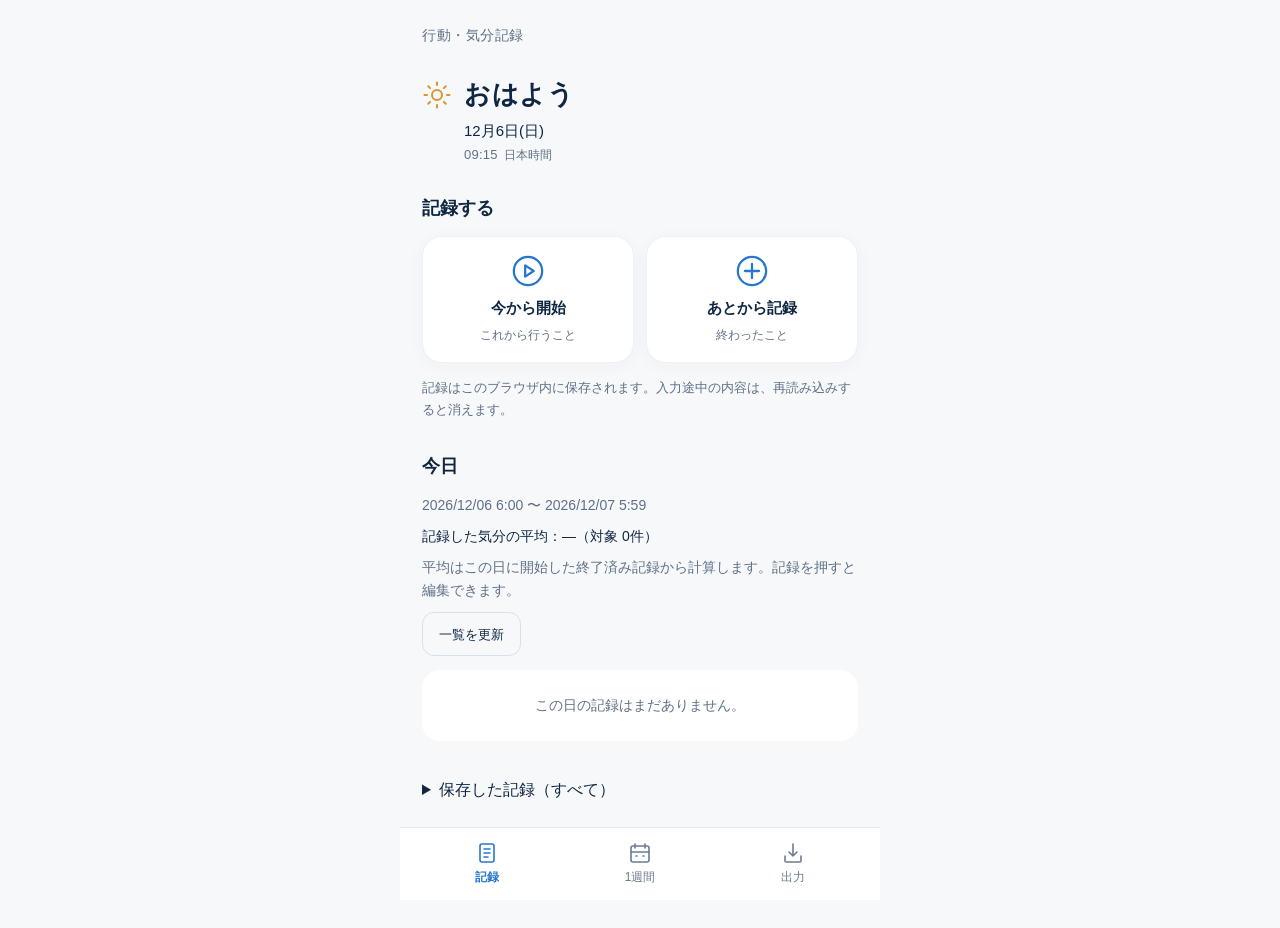
==== index.html @ 2b141ae0 "Initial commit" ====
<!doctype html>
<html lang="ja">
<head>
  <meta charset="utf-8">
  <meta name="viewport" content="width=device-width, initial-scale=1, viewport-fit=cover">
  <meta name="theme-color" content="#f6f7f8">
  <meta name="description" content="日々の行動・気分・体調を記録するアプリ">
  <title>行動・気分記録</title>
  <link rel="icon" href="data:,">
  <link rel="manifest" href="./manifest.webmanifest">
  <link rel="apple-touch-icon" href="./icons/apple-touch-icon.png">
  <meta name="apple-mobile-web-app-capable" content="yes">
  <meta name="apple-mobile-web-app-status-bar-style" content="default">
  <meta name="apple-mobile-web-app-title" content="行動・気分">
  <link rel="stylesheet" href="./styles/main.css">
  <script src="./scripts/app.js" defer></script>
  <script src="./scripts/date-time.js" defer></script>
  <script src="./scripts/db.js" defer></script>
  <script src="./scripts/week.js" defer></script>
  <script src="./scripts/records.js" defer></script>
  <script src="./scripts/print.js" defer></script>
  <script src="./scripts/backup.js" defer></script>
  <script src="./scripts/backup-ui.js" defer></script>
  <script src="./scripts/pwa.js" defer></script>
</head>
<body data-current-page="record">
  <a class="skip-link" href="#main">本文へ移動</a>
  <div class="app-shell">
    <header class="app-header"><h1>行動・気分記録</h1></header>
    <main id="main" tabindex="-1">
      <section id="record" aria-labelledby="record-heading">
        <div class="date-panel"><div class="greeting-line"><svg viewBox="0 0 24 24" aria-hidden="true"><circle cx="12" cy="12" r="4"/><path d="M12 2v2M12 20v2M2 12h2M20 12h2M5 5l1.5 1.5M17.5 17.5 19 19M5 19l1.5-1.5M17.5 6.5 19 5"/></svg><p id="greeting">こんにちは</p></div><p id="current-date">日付を読み込み中</p><div class="clock-line"><time id="current-time" aria-label="現在時刻（日本時間）">--:--</time><span>日本時間</span></div></div>
        <p id="record-message" role="status" class="input-feedback"></p>
        <section id="active-section" aria-labelledby="active-heading" hidden><h2 id="active-heading">進行中</h2><div id="active-record"></div></section>
        <h2 id="record-heading">記録する</h2>
        <div class="record-options">
          <button class="record-option" type="button" data-record-mode="now" aria-pressed="false" aria-controls="record-form"><svg viewBox="0 0 24 24" aria-hidden="true"><circle cx="12" cy="12" r="10"/><path d="m10 8 6 4-6 4Z"/></svg><span>今から開始</span><small>これから行うこと</small></button>
          <button class="record-option" type="button" data-record-mode="past" aria-pressed="false" aria-controls="record-form"><svg viewBox="0 0 24 24" aria-hidden="true"><circle cx="12" cy="12" r="10"/><path d="M12 7v10M7 12h10"/></svg><span>あとから記録</span><small>終わったこと</small></button>
        </div>
        <p class="phase-note" id="storage-note">記録はこのブラウザ内に保存されます。入力途中の内容は、再読み込みすると消えます。</p>
        <form id="record-form" aria-describedby="storage-note" hidden>
          <h3 id="form-heading" tabindex="-1"></h3>
          <fieldset id="now-fields" class="time-fields" disabled hidden>
            <legend>開始日時（日本時間）</legend>
            <p id="now-start"></p>
            <p class="muted">現在時刻を自動入力。終了時刻は設定しません。</p>
          </fieldset>
          <fieldset id="past-fields" class="time-fields" disabled hidden>
            <legend>いつの記録ですか？</legend>
            <label for="record-date">開始日</label>
            <input id="record-date" name="date" type="date" required aria-describedby="date-help">
            <p id="date-help" class="field-help">実際のカレンダーの日付を選んでください。</p>
            <div class="time-row">
              <div><label for="start-time">開始時刻</label><input id="start-time" name="startTime" type="time" step="60" required></div>
            </div>
            <label id="finish-edit-option" class="finish-option" hidden><input id="finish-edit" type="checkbox"> この記録を終了済みにする</label>
            <fieldset id="end-fields">
              <div class="time-row">
                <div><label for="end-date">終了日</label><input id="end-date" name="endDate" type="date" required></div>
                <div><label for="end-time">終了時刻</label><input id="end-time" name="endTime" type="time" step="60" required></div>
              </div>
              <p class="field-help">終了時刻が開始より前なら、終了日は翌日を初期設定します。終了日は手動で変更できます。</p>
            </fieldset>
            <p class="field-help">日時は日本時間です。</p>
          </fieldset>
          <fieldset class="input-section">
            <legend>やったこと <span class="field-help">1つ選択・必須</span></legend>
            <div id="activity-choices" class="activity-grid"></div>
            <div id="custom-activity-field" hidden>
              <label for="custom-activity">その他の内容（必須）</label>
              <input id="custom-activity" name="customActivity" type="text" placeholder="例：通院" disabled>
            </div>
          </fieldset>
          <fieldset class="input-section mood-section" data-mood-band="green">
            <legend><label for="mood">気分</label></legend>
            <div class="mood-value"><output id="mood-value" for="mood">50</output><span> / 100</span></div>
            <input id="mood" name="mood" type="range" min="0" max="100" step="10" value="50" aria-describedby="mood-help">
            <div class="range-endpoints" aria-hidden="true"><span>0</span><span>20</span><span>40</span><span>60</span><span>80</span><span>100</span></div>
            <p id="mood-help" class="field-help">0〜100を10刻みで選べます。</p>
          </fieldset>
          <fieldset class="input-section">
            <legend>体調 <span class="field-help">1つ選択・必須</span></legend>
            <div id="condition-choices" class="condition-grid"></div>
          </fieldset>
          <button id="save-record" class="primary-button" type="submit">保存する</button>
          <button id="cancel-edit" class="secondary-button" type="button" hidden>編集をキャンセル</button>
          <button id="delete-record" class="danger-button" type="button" hidden>この記録を削除</button>
          <p id="input-feedback" role="status" class="input-feedback"></p>
        </form>
        <section class="today" aria-labelledby="today-heading">
          <h2 id="today-heading">今日</h2>
          <p id="today-period" class="field-help"></p>
          <p id="today-average" class="day-average"></p>
          <p class="field-help">平均はこの日に開始した終了済み記録から計算します。記録を押すと編集できます。</p>
          <button id="refresh-records" class="secondary-button" type="button">一覧を更新</button>
          <div id="record-list"><p>記録を読み込んでいます。</p></div>
          <details class="all-records"><summary>保存した記録（すべて）</summary><div id="all-record-list"></div></details>
        </section>
      </section>
      <section id="week" aria-labelledby="week-heading" hidden>
        <h2 id="week-heading" class="page-heading">1週間</h2>
        <div class="week-navigation">
          <button id="previous-week" class="secondary-button" type="button" aria-label="前の週">‹</button>
          <p id="week-range" aria-live="polite"></p>
          <button id="next-week" class="secondary-button" type="button" aria-label="次の週">›</button>
        </div>
        <p class="field-help">金曜〜木曜。それぞれの日は6:00〜翌5:59です。</p>
        <section class="weekly-chart-card" aria-labelledby="weekly-chart-heading"><h3 id="weekly-chart-heading">この週の平均気分</h3><div id="weekly-chart"></div><p class="field-help">日ごとの平均です。記録がない日は線をつなぎません。</p></section>
        <p class="week-help">平均は、開始した所属日の終了済み記録を1件ずつ数えます。時間による重み付けはしません。進行中は対象外です。</p>
        <p class="field-help">6:00をまたぐ記録は各日に該当する時間を表示します。編集すると元の1件が開きます。</p>
        <p id="week-status" role="status">記録を読み込んでいます。</p>
        <div id="week-days"></div>
      </section>
      <section id="output" aria-labelledby="output-heading" hidden>
        <h2 id="output-heading" class="page-heading">出力</h2>
        <div class="output-card pdf-entry-card">
          <svg class="output-icon" viewBox="0 0 24 24" aria-hidden="true"><path d="M6 3h8l4 4v14H6ZM14 3v5h4M9 12h6M9 16h6"/></svg>
          <h3>1週間の記録をPDFで出力</h3><p class="muted">日々の振り返りや、カウンセラーへの提出資料として利用できます。</p>
          <div class="output-period"><label for="print-week-date">出力する期間</label>
          <input id="print-week-date" type="date" required>
          <p id="print-week-range" class="phase-note"></p>
          </div><a id="print-link" class="primary-button print-link" target="_blank" rel="noopener">PDFを作成する</a>
          <p class="phase-note">別タブで内容を確認し、印刷機能からPDFに保存します。密集した記録は詳細ページが追加されます。</p>
        </div>
        <div class="output-card pwa-card">
          <h3>ホーム画面・オフライン</h3>
          <p id="pwa-status" role="status" class="phase-note">オフラインで使う準備をしています。</p>
          <button id="pwa-check" class="secondary-button" type="button" disabled>更新を確認</button>
          <button id="pwa-update" class="secondary-button" type="button" hidden>新しい版に更新して再読み込み</button>
          <p class="field-help">iPhoneはSafariの共有メニューから「ホーム画面に追加」。PCのChromeでは、ブラウザのインストールメニューを使います。</p>
          <p class="field-help">最初は通信できる状態で開き、準備完了を確認してください。記録は端末・ブラウザごとに保存されます。</p>
        </div>
        <div class="output-card" id="backup-panel">
          <h3>バックアップ・復元</h3>
          <p class="muted">進行中を含む全記録をJSONファイルに保存できます。</p>
          <fieldset id="backup-controls">
            <legend class="backup-legend">JSONバックアップ</legend>
            <button id="backup-export" class="secondary-button" type="button">バックアップを準備</button>
            <a id="backup-download" class="primary-button print-link" hidden>JSONファイルを保存</a>
            <p class="field-help">保存リンクを押した後、端末にファイルが保存されたことを確認してください。</p>
            <label for="backup-file">復元するJSONファイル</label>
            <input id="backup-file" type="file" accept=".json,application/json">
            <label for="backup-mode">復元方法</label>
            <select id="backup-mode"><option value="append">現在のデータに追加</option><option value="replace">現在のデータを置き換える</option></select>
            <p class="field-help">追加では同じIDの記録をスキップします。別のIDで時間が重なる記録は、そのまま追加されます。</p>
            <button id="backup-review" class="secondary-button" type="button">復元内容を確認</button>
            <details class="backup-delete"><summary>全記録の削除</summary>
              <p>このブラウザの全記録を削除します。先にバックアップを保存してください。</p>
              <button id="backup-clear" class="danger-button" type="button">全記録削除の確認へ</button>
            </details>
          </fieldset>
          <p id="backup-status" role="status" class="input-feedback"></p>
          <dialog id="backup-dialog" aria-labelledby="backup-dialog-title" aria-describedby="backup-summary">
            <h3 id="backup-dialog-title" tabindex="-1"></h3>
            <p id="backup-summary"></p>
            <p id="backup-warning"></p>
            <a id="backup-before-download" class="secondary-button" hidden>処理前のJSONを保存</a>
            <details id="backup-details"><summary>読み込んだ記録を見る</summary><ul id="backup-records"></ul></details>
            <p id="backup-final-note" hidden>最終確認です。この操作はアプリ上で元に戻せません。処理前のバックアップを保存したか確認してください。</p>
            <div class="backup-actions"><button id="backup-cancel" class="secondary-button" type="button">キャンセル</button><button id="backup-confirm" class="primary-button" type="button">追加する</button></div>
          </dialog>
        </div>
      </section>
      <noscript><p class="phase-note">このアプリの利用にはJavaScriptを有効にしてください。</p></noscript>
    </main>
    <nav class="bottom-nav" aria-label="メインナビゲーション">
      <button type="button" data-page="record" aria-controls="record" aria-current="page"><svg viewBox="0 0 24 24" aria-hidden="true"><rect x="5" y="3" width="14" height="18" rx="2"/><path d="M9 8h6M9 12h6M9 16h4"/></svg><span>記録</span></button>
      <button type="button" data-page="week" aria-controls="week"><svg viewBox="0 0 24 24" aria-hidden="true"><rect x="3" y="5" width="18" height="16" rx="2"/><path d="M7 3v4M17 3v4M3 11h18M8 15h1M15 15h1"/></svg><span>1週間</span></button>
      <button type="button" data-page="output" aria-controls="output"><svg viewBox="0 0 24 24" aria-hidden="true"><path d="M12 3v12m-4-4 4 4 4-4M4 15v5a1 1 0 0 0 1 1h14a1 1 0 0 0 1-1v-5"/></svg><span>出力</span></button>
    </nav>
  </div>
</body>
</html>
---- styles/main.css ----
:root { color-scheme: light; font-family: -apple-system, BlinkMacSystemFont, "Hiragino Sans", "Segoe UI", "Yu Gothic UI", "Meiryo", sans-serif; color: #0f2742; background: #f7f8fa; font-size: 16px; line-height: 1.65; }
* { box-sizing: border-box; }
body { margin: 0; }
button { font: inherit; }
button, a { -webkit-tap-highlight-color: transparent; }
button:focus-visible, a:focus-visible { outline: 3px solid #366b8a; outline-offset: 4px; }
[hidden] { display: none !important; }
.app-shell { max-width: 680px; margin: 0 auto; }
.app-header { display: flex; align-items: center; justify-content: space-between; gap: 12px; padding: 24px 24px 12px; padding-top: max(24px, env(safe-area-inset-top)); }
h1 { margin: 0; font-size: 1.125rem; font-weight: 650; }
.version { color: #626b73; font-size: .875rem; white-space: nowrap; }
main { padding: 12px 24px calc(140px + env(safe-area-inset-bottom)); }
h2 { margin: 0 0 16px; font-size: 1.125rem; font-weight: 650; }
h3 { margin: 0 0 8px; font-size: 1rem; }
p { margin: 0; }
.date-panel { margin-bottom: 32px; padding: 22px 0 20px; border-bottom: 1px solid #dfe3e6; }
#current-date { font-size: 1rem; }
#current-time { display: block; font-size: 3.5rem; font-weight: 500; font-variant-numeric: tabular-nums; letter-spacing: -.03em; line-height: 1.35; margin: 4px 0; }
.muted { color: #626b73; font-size: .9375rem; }
.record-options { display: grid; gap: 12px; }
.record-option { display: flex; flex-direction: column; text-align: left; gap: 4px; width: 100%; padding: 20px; border-radius: 14px; border: 1px solid #d9dfe2; background: #fff; color: #30383d; }
.record-option span { font-size: 1.125rem; font-weight: 600; }
.record-option small { font-size: .9375rem; color: #626b73; }
.record-option:disabled { opacity: 1; cursor: not-allowed; }
.phase-note { font-size: .875rem; color: #626b73; margin-top: 14px; }
.today { margin-top: 32px; }
.empty-state { border: 1px dashed #ccd3d8; border-radius: 14px; padding: 28px 18px; text-align: center; }
.empty-state .muted { margin-top: 8px; }
.page-heading { margin-top: 28px; margin-bottom: 24px; font-size: 1.5rem; }
.output-card { background: #fff; border: 1px solid #dfe3e6; border-radius: 14px; padding: 22px; margin-bottom: 16px; }
.bottom-nav { position: fixed; bottom: 0; left: 50%; transform: translateX(-50%); width: 100%; max-width: 680px; display: grid; grid-template-columns: repeat(3, minmax(0, 1fr)); gap: 6px; background: #fff; border-top: 1px solid #dfe3e6; padding: 10px 16px calc(10px + env(safe-area-inset-bottom)); }
.bottom-nav button { min-height: 64px; display: flex; flex-direction: column; align-items: center; justify-content: center; gap: 4px; border: 0; border-radius: 10px; background: transparent; color: #626b73; cursor: pointer; font-size: .9375rem; }
.bottom-nav button[aria-current="page"] { color: #30383d; background: #eef1f3; font-weight: 650; }
.bottom-nav button:hover { background: #f1f3f5; }
.bottom-nav svg { width: 22px; height: 22px; fill: none; stroke: currentColor; stroke-width: 1.6; stroke-linecap: round; stroke-linejoin: round; }
.skip-link { position: fixed; top: 8px; left: 8px; transform: translateY(-160%); z-index: 2; background: white; padding: 12px; color: #30383d; }
.skip-link:focus { transform: translateY(0); }
@media (max-width: 360px) { .app-header { padding-left: 16px; padding-right: 16px; } main { padding-left: 16px; padding-right: 16px; } }

/* Phase 2：入力画面 */
.record-option { cursor: pointer; }
.record-option[aria-pressed="true"] { border-color: #526774; background: #edf1f4; }
.record-option:hover { border-color: #526774; }
#record-form { margin-top: 28px; }
#form-heading { font-size: 1.25rem; scroll-margin-top: 20px; }
fieldset { min-width: 0; margin: 0; padding: 0; border: 0; }
legend { padding: 0; font-weight: 600; margin-bottom: 14px; }
.time-fields, .input-section { margin-top: 24px; padding-bottom: 24px; border-bottom: 1px solid #dfe3e6; }
.field-help { color: #626b73; font-size: .875rem; font-weight: 400; }
label { display: block; }
input { font: inherit; color: inherit; }
input[type="date"], input[type="time"], input[type="text"] { display: block; width: 100%; min-width: 0; max-width: 100%; min-height: 48px; margin-top: 6px; padding: 10px 12px; border: 1px solid #bac4cb; border-radius: 8px; background: #fff; }
input:focus-visible { outline: 3px solid #366b8a; outline-offset: 3px; }
.time-row { display: grid; grid-template-columns: repeat(2, minmax(0, 1fr)); gap: 16px; margin: 16px 0 8px; }
.time-row > div { min-width: 0; }
.activity-grid { display: grid; grid-template-columns: repeat(3, minmax(0, 1fr)); gap: 10px; }
.condition-grid { display: grid; grid-template-columns: repeat(3, minmax(0, 1fr)); gap: 10px; }
.choice { position: relative; cursor: pointer; min-width: 0; }
.choice input { position: absolute; width: 18px; height: 18px; top: 8px; left: 8px; margin: 0; accent-color: #526774; }
.choice-content { display: flex; flex-direction: column; align-items: center; justify-content: center; gap: 7px; height: 100%; min-height: 96px; padding: 28px 6px 12px; background: #fff; border: 1px solid #cdd5db; border-radius: 10px; font-size: .9375rem; overflow-wrap: anywhere; }
.choice input:checked + .choice-content { background: #edf1f4; border-color: #526774; font-weight: 600; }
.choice input:focus-visible { outline: none; }
.choice input:focus-visible + .choice-content { outline: 3px solid #366b8a; outline-offset: 3px; }
.choice svg { width: 28px; height: 28px; stroke: currentColor; fill: none; stroke-width: 1.6; stroke-linecap: round; stroke-linejoin: round; }
#custom-activity-field { margin-top: 18px; }
.mood-section { --mood-color: #b8d7be; }
.mood-section[data-mood-band="dark-blue"] { --mood-color: #406887; }
.mood-section[data-mood-band="light-blue"] { --mood-color: #bbd7e8; }
.mood-section[data-mood-band="light-orange"] { --mood-color: #f2d3ae; }
.mood-section[data-mood-band="dark-orange"] { --mood-color: #bb682f; }
.mood-value { display: flex; align-items: baseline; gap: 6px; margin-bottom: 10px; }
#mood-value { display: inline-block; min-width: 112px; padding: 4px 12px; border-radius: 12px; text-align: center; background: var(--mood-color); color: #263238; font-size: 2.5rem; font-weight: 600; font-variant-numeric: tabular-nums; }
[data-mood-band="dark-blue"] #mood-value, [data-mood-band="dark-orange"] #mood-value { color: #fff; }
#mood { display: block; width: 100%; min-height: 44px; margin: 0; accent-color: #526774; cursor: pointer; }
.range-endpoints { display: flex; justify-content: space-between; color: #626b73; font-size: .875rem; }
.primary-button { width: 100%; min-height: 52px; border: 1px solid #405563; border-radius: 10px; background: #405563; color: #fff; margin-top: 24px; padding: 12px; cursor: pointer; }
.primary-button:hover { background: #304552; }
.input-feedback { margin-top: 16px; font-size: .9375rem; }
input, .primary-button, .choice { scroll-margin-bottom: 120px; }
@media (max-width: 360px) { .activity-grid { grid-template-columns: repeat(2, minmax(0, 1fr)); } .time-row { gap: 10px; } }

/* Phase 3：進行中・保存済み記録 */
#active-section { margin: 24px 0; padding: 20px; border: 1px solid #b7c5ce; border-radius: 14px; background: #edf1f4; }
#active-section .primary-button { margin-top: 10px; }
.record-row { display: block; width: 100%; text-align: left; white-space: pre-line; overflow-wrap: anywhere; min-height: 64px; margin-top: 12px; padding: 16px; background: #fff; border: 1px solid #cdd5db; border-radius: 10px; color: inherit; cursor: pointer; }
.record-row:hover { border-color: #526774; }
.secondary-button, .danger-button { min-height: 48px; margin: 12px 8px 12px 0; padding: 10px 16px; border: 1px solid #aebbc4; border-radius: 8px; background: #fff; color: #30383d; cursor: pointer; }
.danger-button { color: #923a38; border-color: #b78280; }
.finish-option { margin: 18px 0; padding: 12px; background: #edf1f4; border-radius: 8px; }
.finish-option input { width: 20px; height: 20px; vertical-align: middle; }
#record-message:not(:empty) { padding: 14px; background: #fff; border: 1px solid #cdd5db; border-radius: 8px; margin-bottom: 20px; }
#record button:disabled { cursor: wait; opacity: .65; }
.record-row-time { display: block; font-size: .9375rem; }
.record-row-details { display: flex; flex-wrap: wrap; align-items: center; gap: 8px 14px; margin-top: 10px; white-space: normal; }
.record-detail { display: inline-flex; align-items: center; gap: 6px; min-width: 0; }
.record-detail svg { width: 24px; height: 24px; flex-shrink: 0; stroke: currentColor; fill: none; stroke-width: 1.6; stroke-linecap: round; stroke-linejoin: round; }
.record-mood { font-variant-numeric: tabular-nums; white-space: nowrap; }

/* Phase 4：6:00区切りの週間表示 */
.week-navigation { display: grid; grid-template-columns: auto minmax(0, 1fr) auto; align-items: center; gap: 12px; margin-bottom: 16px; }
.week-navigation .secondary-button { margin: 0; }
#week-range { text-align: center; font-variant-numeric: tabular-nums; font-weight: 600; }
.week-help { margin: 16px 0 8px; font-size: .9375rem; }
.week-day { margin-top: 20px; padding: 20px; border: 1px solid #d4dce1; border-radius: 14px; background: #fff; }
.week-day h3 { font-size: 1.125rem; }
.day-average { margin: 10px 0; font-size: 1rem; font-variant-numeric: tabular-nums; }
.all-records { margin-top: 24px; }
.all-records summary { min-height: 48px; padding: 12px 0; cursor: pointer; }
.all-records summary:focus-visible { outline: 3px solid #366b8a; outline-offset: 3px; }
#week-status:not(:empty) { margin-top: 16px; }
.print-link { display: block; text-align: center; text-decoration: none; }
.print-link[aria-disabled="true"] { opacity: .6; cursor: not-allowed; }
.output-card label { margin-top: 18px; }
.backup-legend { margin-top: 20px; }
#backup-file, #backup-mode { display: block; width: 100%; max-width: 100%; min-height: 48px; margin-top: 8px; font: inherit; }
#backup-mode { background: white; color: inherit; border: 1px solid #bac4cb; border-radius: 8px; padding: 10px; }
.backup-delete { margin-top: 24px; padding-top: 18px; border-top: 1px solid #dfe3e6; }
.backup-delete summary, #backup-details summary { padding: 12px 0; cursor: pointer; }
#backup-dialog { width: min(560px, calc(100% - 32px)); max-height: 85vh; overflow: auto; padding: 24px; border: 1px solid #cdd5db; border-radius: 14px; color: #30383d; }
#backup-dialog::backdrop { background: rgb(30 40 50 / .4); }
#backup-dialog p { margin: 16px 0; white-space: pre-line; overflow-wrap: anywhere; }
#backup-records { max-height: 220px; overflow: auto; padding-left: 24px; overflow-wrap: anywhere; }
#backup-records li { margin: 12px 0; white-space: pre-line; }
.backup-actions { display: flex; gap: 12px; flex-wrap: wrap; }
.backup-actions button { flex: 1; width: auto; margin: 12px 0 0; }
#backup-panel [hidden] { display: none !important; }
#backup-panel button:disabled { opacity: .6; cursor: wait; }
/* アプリ画面のみ：Soft iOS UI。印刷ページはこのCSSを読み込まない。 */
:root { --ink: #0f2742; --secondary: #607086; --accent: #2877ce; --line: #e5ebf1; --soft-blue: #eaf4ff; --card-shadow: 0 3px 18px rgb(35 62 88 / .035); }
.app-shell { max-width: 480px; }
.app-header { padding: max(24px, env(safe-area-inset-top)) max(22px, env(safe-area-inset-right)) 0 max(22px, env(safe-area-inset-left)); }
.app-header h1 { font-size: .875rem; color: var(--secondary); font-weight: 500; letter-spacing: .04em; }
main { padding: 14px max(22px, env(safe-area-inset-right)) calc(112px + env(safe-area-inset-bottom)) max(22px, env(safe-area-inset-left)); }
h2 { font-size: 1.125rem; font-weight: 700; margin-bottom: 12px; }
h3 { font-weight: 650; }
.muted, .field-help, .phase-note { color: var(--secondary); }
.page-heading { font-size: 1.65rem; margin: 10px 0 24px; letter-spacing: .02em; }
.date-panel { position: relative; border: 0; padding: 12px 0 0; margin-bottom: 28px; }
.greeting-line { display: flex; align-items: center; gap: 12px; font-size: 1.65rem; font-weight: 700; letter-spacing: .02em; }
.greeting-line svg { width: 30px; height: 30px; stroke: #dc952e; fill: none; stroke-width: 1.6; stroke-linecap: round; flex-shrink: 0; }
#current-date { margin: 2px 0 0 42px; font-size: .9375rem; }
.clock-line { display: flex; align-items: baseline; gap: 6px; margin: 3px 0 0 42px; font-size: .75rem; color: var(--secondary); }
#current-time { display: inline; font-size: .8125rem; margin: 0; letter-spacing: .02em; }
.record-options { grid-template-columns: repeat(2, minmax(0, 1fr)); gap: 12px; }
.record-option { align-items: center; text-align: center; min-height: 116px; padding: 17px 6px; gap: 5px; border: 1px solid #edf1f5; border-radius: 20px; color: var(--ink); box-shadow: var(--card-shadow); }
.record-option svg { width: 34px; height: 34px; fill: none; stroke: var(--accent); stroke-width: 1.6; stroke-linecap: round; stroke-linejoin: round; margin-bottom: 3px; }
.record-option span { font-size: .9375rem; font-weight: 650; }
.record-option small { font-size: .75rem; color: var(--secondary); }
.record-option[aria-pressed="true"] { background: var(--soft-blue); border-color: #90bfee; box-shadow: inset 0 0 0 1px #90bfee; }
.record-option:hover { border-color: #90bfee; }
#storage-note { font-size: .8125rem; line-height: 1.65; margin-top: 14px; }
#record-form { margin-top: 26px; }
#form-heading { font-size: 1.125rem; }
.time-fields { padding: 18px; border: 1px solid var(--line); background: #fff; border-radius: 18px; margin-top: 18px; }
.input-section { margin-top: 26px; padding-bottom: 0; border: 0; }
legend { margin-bottom: 12px; }
legend .field-help { font-size: .75rem; margin-left: 6px; }
input[type="date"], input[type="time"], input[type="text"], #backup-mode { border-color: #d8e1e9; border-radius: 12px; min-height: 48px; background: #fcfdff; }
.activity-grid { grid-template-columns: repeat(4, minmax(0, 1fr)); gap: 8px; }
.condition-grid { gap: 10px; }
.choice-content { min-height: 88px; padding: 16px 3px 12px; border: 1px solid #e5ebf1; border-radius: 18px; font-size: .8125rem; box-shadow: var(--card-shadow); color: var(--ink); }
.choice input { width: 1px; height: 1px; opacity: 0; top: 50%; left: 50%; }
.choice input:checked + .choice-content { background: var(--soft-blue); border-color: #90bfee; box-shadow: inset 0 0 0 1px #90bfee; }
.choice input:checked + .choice-content::after { content: "✓"; position: absolute; top: 4px; right: 7px; color: #2268b3; font-size: .75rem; font-weight: 700; }
.choice svg { width: 28px; height: 28px; }
.condition-grid .choice-content { font-size: .875rem; min-height: 96px; }
.mood-section { --mood-color: #cfedde; --mood-ink: #287451; background: #fff; border: 1px solid #edf1f5; border-radius: 20px; padding: 18px; box-shadow: var(--card-shadow); }
.mood-section legend { float: left; margin: 0; }
.mood-section[data-mood-band="dark-blue"] { --mood-color: #b3d6fb; --mood-ink: #2467ae; }
.mood-section[data-mood-band="light-blue"] { --mood-color: #d4eafa; --mood-ink: #356c94; }
.mood-section[data-mood-band="green"] { --mood-color: #cfedde; --mood-ink: #287451; }
.mood-section[data-mood-band="light-orange"] { --mood-color: #ffe2b9; --mood-ink: #9a5a13; }
.mood-section[data-mood-band="dark-orange"] { --mood-color: #ffc39d; --mood-ink: #a04d1e; }
.mood-value { justify-content: flex-end; margin: -5px 0 10px; }
#mood-value { background: transparent; color: var(--mood-ink); min-width: 0; padding: 0; line-height: 1.2; font-size: 2.2rem; font-weight: 650; }
[data-mood-band="dark-blue"] #mood-value, [data-mood-band="dark-orange"] #mood-value { color: var(--mood-ink); }
.mood-value > span { font-size: .75rem; color: var(--secondary); }
#mood { appearance: none; -webkit-appearance: none; background: transparent; width: 100%; height: 44px; min-height: 44px; clear: both; }
#mood::-webkit-slider-runnable-track { height: 6px; border-radius: 8px; background: linear-gradient(to right, #80b7f3, #b5dafa 35%, #98d8bb 50%, #ffd38f 70%, #ffb184); }
#mood::-moz-range-track { height: 6px; border-radius: 8px; background: linear-gradient(to right, #80b7f3, #b5dafa 35%, #98d8bb 50%, #ffd38f 70%, #ffb184); }
#mood::-webkit-slider-thumb { appearance: none; -webkit-appearance: none; height: 28px; width: 28px; margin-top: -11px; border: 2px solid var(--mood-color); border-radius: 50%; background: #fff; box-shadow: 0 2px 7px rgb(20 50 80 / .18); }
#mood::-moz-range-thumb { height: 25px; width: 25px; border: 2px solid var(--mood-color); border-radius: 50%; background: #fff; box-shadow: 0 2px 7px rgb(20 50 80 / .18); }
.range-endpoints { font-size: .75rem; }
#mood-help { margin-top: 10px; font-size: .75rem; }
.primary-button { background: var(--accent); border-color: var(--accent); border-radius: 26px; min-height: 52px; font-weight: 650; }
.primary-button:hover { background: #1e65b3; border-color: #1e65b3; }
.secondary-button, .danger-button { border-radius: 12px; border-color: #d8e1e9; color: var(--ink); }
.danger-button { color: #a04246; border-color: #edcdd0; }
#active-section { background: #e8f6f0; border: 1px solid #ddf0e7; border-radius: 20px; padding: 20px; box-shadow: none; }
#active-section h2 { font-size: 1rem; }
#active-record .record-row { background: transparent; padding: 8px 0 12px; border: 0; margin: 0; }
#active-record .record-row-details { font-size: 1rem; }
#active-section .primary-button { background: #fff1f3; color: #b74455; border-color: #f7dbe0; min-height: 46px; margin-top: 10px; }
.today { margin-top: 32px; }
#record-list, #all-record-list { background: #fff; border-radius: 18px; overflow: hidden; }
.record-row { border: 0; border-bottom: 1px solid #edf1f5; border-radius: 0; margin: 0; padding: 15px 14px; background: #fff; min-height: 76px; }
.record-row:last-child { border-bottom: 0; }
.record-row:hover { background: #f6faff; }
.record-row:focus-visible { outline-offset: -3px; }
.record-row-time { color: var(--secondary); font-size: .8125rem; }
.record-row-details { margin-top: 6px; gap: 6px 12px; font-size: .875rem; }
.record-detail:first-child { font-weight: 650; }
.record-detail svg { width: 22px; height: 22px; }
.record-mood { font-size: .8755rem; }
.day-average { font-size: .875rem; margin: 8px 0; }
#refresh-records { font-size: .8125rem; min-height: 44px; margin: 10px 0 14px; background: transparent; }
.empty-state { border: 0; padding: 24px 14px; color: var(--secondary); font-size: .875rem; }
.week-navigation { grid-template-columns: 44px minmax(0, 1fr) 44px; gap: 7px; margin-bottom: 12px; }
.week-navigation .secondary-button { min-height: 44px; padding: 0; font-size: 1.65rem; background: #edf2f7; border: 0; border-radius: 50%; }
#week-range { grid-column: auto; grid-row: auto; font-size: .875rem; font-weight: 500; }
.weekly-chart-card { background: #fff; padding: 20px 16px 16px; border: 1px solid #edf1f5; border-radius: 20px; margin-top: 22px; box-shadow: var(--card-shadow); }
.weekly-chart-card h3 { margin-bottom: 10px; }
#weekly-chart svg { display: block; width: 100%; height: auto; overflow: visible; }
.weekly-chart-card .field-help { font-size: .75rem; margin-top: 8px; }
.week-help { font-size: .8125rem; }
#week > .field-help { font-size: .8125rem; }
.week-day { margin-top: 12px; padding: 16px; border: 1px solid #eaf0f5; border-radius: 18px; box-shadow: var(--card-shadow); }
.week-day h3 { font-size: 1rem; }
.week-day[data-weekday="6"] { background: #eef7ff; border-color: #dcecfb; }
.week-day[data-weekday="0"] { background: #fff3f6; border-color: #f7e6ed; }
.week-day .record-row { padding: 12px 0; background: transparent; }
.week-day .field-help { font-size: .8125rem; }
.output-card { border: 1px solid #edf1f5; border-radius: 20px; padding: 22px; box-shadow: var(--card-shadow); margin-bottom: 22px; }
.pdf-entry-card { text-align: center; }
.pdf-entry-card .muted { font-size: .875rem; margin-top: 10px; line-height: 1.9; }
.output-icon { width: 48px; height: 48px; padding: 9px; border-radius: 50%; background: var(--soft-blue); stroke: var(--accent); fill: none; stroke-width: 1.6; stroke-linecap: round; stroke-linejoin: round; margin-bottom: 12px; }
.output-period { text-align: left; background: #f7f9fc; border-radius: 14px; padding: 14px; margin-top: 22px; }
.output-period label { margin: 0 0 6px; font-size: .875rem; font-weight: 650; }
.output-period .phase-note { font-size: .8125rem; margin-top: 8px; }
.pdf-entry-card > .phase-note { font-size: .8125rem; text-align: left; }
#backup-dialog { border-radius: 20px; color: var(--ink); }
.bottom-nav { max-width: 480px; padding: 8px max(14px, env(safe-area-inset-right)) calc(8px + env(safe-area-inset-bottom)) max(14px, env(safe-area-inset-left)); background: rgb(255 255 255 / .96); border-color: var(--line); z-index: 5; }
.bottom-nav button { min-height: 56px; font-size: .75rem; color: #6d7c90; gap: 3px; }
.bottom-nav button[aria-current="page"] { background: transparent; color: var(--accent); font-weight: 700; }
.bottom-nav button:hover { background: #f5f8fc; }
.bottom-nav svg { width: 24px; height: 24px; }
button, .primary-button, .choice-content { transition: background-color 140ms ease, border-color 140ms ease, transform 140ms ease; }
button:active:not(:disabled), .choice:active .choice-content { transform: scale(.98); }
button:focus-visible, a:focus-visible, input:focus-visible, summary:focus-visible { outline-color: #2268b3; }
@media (max-width: 360px) {
  main { padding-left: max(16px, env(safe-area-inset-left)); padding-right: max(16px, env(safe-area-inset-right)); }
  .app-header { padding-left: max(16px, env(safe-area-inset-left)); padding-right: max(16px, env(safe-area-inset-right)); }
  .activity-grid { grid-template-columns: repeat(3, minmax(0, 1fr)); }
  .record-options { gap: 10px; }
  .record-option span { font-size: .875rem; }
  .output-card { padding: 18px; }
  #week-range { font-size: .75rem; }
  .week-navigation { gap: 4px; }
}
@media (prefers-reduced-motion: reduce) { button, .primary-button, .choice-content { transition: none; } button:active:not(:disabled), .choice:active .choice-content { transform: none; } }
@media (max-width: 480px) {
  .week-day { padding: 16px; }
}
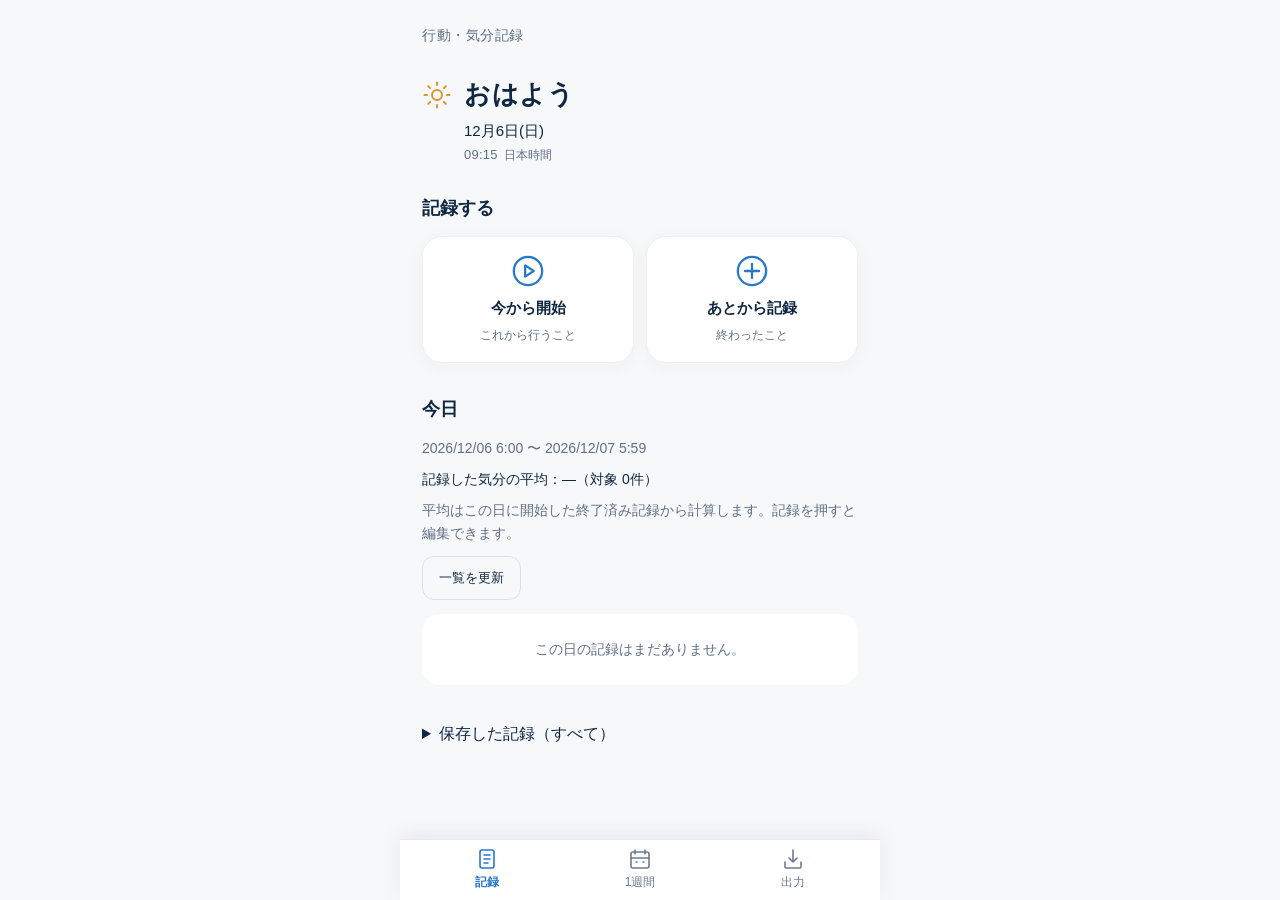
==== commit 81756fd3: "Refine iPhone UI and record time input" ====
--- a/index.html
+++ b/index.html
@@ -37,8 +37,7 @@
           <button class="record-option" type="button" data-record-mode="now" aria-pressed="false" aria-controls="record-form"><svg viewBox="0 0 24 24" aria-hidden="true"><circle cx="12" cy="12" r="10"/><path d="m10 8 6 4-6 4Z"/></svg><span>今から開始</span><small>これから行うこと</small></button>
           <button class="record-option" type="button" data-record-mode="past" aria-pressed="false" aria-controls="record-form"><svg viewBox="0 0 24 24" aria-hidden="true"><circle cx="12" cy="12" r="10"/><path d="M12 7v10M7 12h10"/></svg><span>あとから記録</span><small>終わったこと</small></button>
         </div>
-        <p class="phase-note" id="storage-note">記録はこのブラウザ内に保存されます。入力途中の内容は、再読み込みすると消えます。</p>
-        <form id="record-form" aria-describedby="storage-note" hidden>
+        <form id="record-form" hidden>
           <h3 id="form-heading" tabindex="-1"></h3>
           <fieldset id="now-fields" class="time-fields" disabled hidden>
             <legend>開始日時（日本時間）</legend>
@@ -46,22 +45,18 @@
             <p class="muted">現在時刻を自動入力。終了時刻は設定しません。</p>
           </fieldset>
           <fieldset id="past-fields" class="time-fields" disabled hidden>
-            <legend>いつの記録ですか？</legend>
-            <label for="record-date">開始日</label>
-            <input id="record-date" name="date" type="date" required aria-describedby="date-help">
-            <p id="date-help" class="field-help">実際のカレンダーの日付を選んでください。</p>
-            <div class="time-row">
-              <div><label for="start-time">開始時刻</label><input id="start-time" name="startTime" type="time" step="60" required></div>
+            <div class="date-time-row">
+              <div><label for="record-date">開始日</label><input id="record-date" name="date" type="date" required></div>
+              <div><label for="start-time">開始時刻</label><input id="start-time" name="startTime" type="time" step="600" required></div>
             </div>
             <label id="finish-edit-option" class="finish-option" hidden><input id="finish-edit" type="checkbox"> この記録を終了済みにする</label>
             <fieldset id="end-fields">
-              <div class="time-row">
+              <div class="date-time-row">
                 <div><label for="end-date">終了日</label><input id="end-date" name="endDate" type="date" required></div>
-                <div><label for="end-time">終了時刻</label><input id="end-time" name="endTime" type="time" step="60" required></div>
+                <div><label for="end-time">終了時刻</label><input id="end-time" name="endTime" type="time" step="600" required></div>
               </div>
-              <p class="field-help">終了時刻が開始より前なら、終了日は翌日を初期設定します。終了日は手動で変更できます。</p>
+              <p class="field-help date-time-help">終了時刻が開始より前の場合は翌日として扱います。</p>
             </fieldset>
-            <p class="field-help">日時は日本時間です。</p>
           </fieldset>
           <fieldset class="input-section">
             <legend>やったこと <span class="field-help">1つ選択・必須</span></legend>
--- a/styles/main.css
+++ b/styles/main.css
@@ -33,8 +33,8 @@
 .bottom-nav button[aria-current="page"] { color: #30383d; background: #eef1f3; font-weight: 650; }
 .bottom-nav button:hover { background: #f1f3f5; }
 .bottom-nav svg { width: 22px; height: 22px; fill: none; stroke: currentColor; stroke-width: 1.6; stroke-linecap: round; stroke-linejoin: round; }
-.skip-link { position: fixed; top: 8px; left: 8px; transform: translateY(-160%); z-index: 2; background: white; padding: 12px; color: #30383d; }
-.skip-link:focus { transform: translateY(0); }
+.skip-link { position: fixed; top: 8px; left: -9999px; z-index: 2; background: white; padding: 12px; color: #30383d; }
+.skip-link:focus-visible { left: 8px; }
 @media (max-width: 360px) { .app-header { padding-left: 16px; padding-right: 16px; } main { padding-left: 16px; padding-right: 16px; } }
 
 /* Phase 2：入力画面 */
@@ -130,7 +130,7 @@
 .app-shell { max-width: 480px; }
 .app-header { padding: max(24px, env(safe-area-inset-top)) max(22px, env(safe-area-inset-right)) 0 max(22px, env(safe-area-inset-left)); }
 .app-header h1 { font-size: .875rem; color: var(--secondary); font-weight: 500; letter-spacing: .04em; }
-main { padding: 14px max(22px, env(safe-area-inset-right)) calc(112px + env(safe-area-inset-bottom)) max(22px, env(safe-area-inset-left)); }
+main { padding: 14px max(22px, env(safe-area-inset-right)) calc(84px + env(safe-area-inset-bottom)) max(22px, env(safe-area-inset-left)); }
 h2 { font-size: 1.125rem; font-weight: 700; margin-bottom: 12px; }
 h3 { font-weight: 650; }
 .muted, .field-help, .phase-note { color: var(--secondary); }
@@ -149,13 +149,22 @@
 .record-option[aria-pressed="true"] { background: var(--soft-blue); border-color: #90bfee; box-shadow: inset 0 0 0 1px #90bfee; }
 .record-option:hover { border-color: #90bfee; }
 #storage-note { font-size: .8125rem; line-height: 1.65; margin-top: 14px; }
-#record-form { margin-top: 26px; }
-#form-heading { font-size: 1.125rem; }
-.time-fields { padding: 18px; border: 1px solid var(--line); background: #fff; border-radius: 18px; margin-top: 18px; }
-.input-section { margin-top: 26px; padding-bottom: 0; border: 0; }
-legend { margin-bottom: 12px; }
+#record-form { margin-top: 20px; }
+#form-heading { font-size: 1.0625rem; }
+#form-heading:focus { outline: none; }
+#form-heading:focus-visible { outline: 3px solid #2268b3; outline-offset: 4px; border-radius: 6px; }
+#form-heading[data-auto-focus]:focus-visible { outline: none; }
+.time-fields { padding: 14px; border: 1px solid var(--line); background: #fff; border-radius: 16px; margin-top: 14px; }
+.input-section { margin-top: 20px; padding-bottom: 0; border: 0; }
+legend { margin-bottom: 10px; }
 legend .field-help { font-size: .75rem; margin-left: 6px; }
-input[type="date"], input[type="time"], input[type="text"], #backup-mode { border-color: #d8e1e9; border-radius: 12px; min-height: 48px; background: #fcfdff; }
+input[type="date"], input[type="time"], input[type="text"], #backup-mode { border-color: #d8e1e9; border-radius: 12px; min-height: 48px; padding: 8px 10px; font-size: 16px; background: #fcfdff; }
+.date-time-row { display: grid; grid-template-columns: minmax(0, 1.35fr) minmax(0, 1fr); gap: 10px; margin: 0 0 12px; }
+.date-time-row > div { min-width: 0; }
+.date-time-row label { font-size: .875rem; font-weight: 600; }
+.date-time-row input { margin-top: 4px; }
+#end-fields { margin: 0; padding: 0; border: 0; }
+.date-time-help { margin: -3px 0 0; font-size: .75rem; line-height: 1.5; }
 .activity-grid { grid-template-columns: repeat(4, minmax(0, 1fr)); gap: 8px; }
 .condition-grid { gap: 10px; }
 .choice-content { min-height: 88px; padding: 16px 3px 12px; border: 1px solid #e5ebf1; border-radius: 18px; font-size: .8125rem; box-shadow: var(--card-shadow); color: var(--ink); }
@@ -229,8 +238,8 @@
 .output-period .phase-note { font-size: .8125rem; margin-top: 8px; }
 .pdf-entry-card > .phase-note { font-size: .8125rem; text-align: left; }
 #backup-dialog { border-radius: 20px; color: var(--ink); }
-.bottom-nav { max-width: 480px; padding: 8px max(14px, env(safe-area-inset-right)) calc(8px + env(safe-area-inset-bottom)) max(14px, env(safe-area-inset-left)); background: rgb(255 255 255 / .96); border-color: var(--line); z-index: 5; }
-.bottom-nav button { min-height: 56px; font-size: .75rem; color: #6d7c90; gap: 3px; }
+.bottom-nav { max-width: 480px; padding: 4px max(14px, env(safe-area-inset-right)) calc(4px + env(safe-area-inset-bottom)) max(14px, env(safe-area-inset-left)); background: #fff; border-color: var(--line); box-shadow: 0 -5px 18px rgb(35 62 88 / .08); z-index: 5; }
+.bottom-nav button { min-height: 52px; font-size: .75rem; color: #6d7c90; gap: 2px; }
 .bottom-nav button[aria-current="page"] { background: transparent; color: var(--accent); font-weight: 700; }
 .bottom-nav button:hover { background: #f5f8fc; }
 .bottom-nav svg { width: 24px; height: 24px; }
